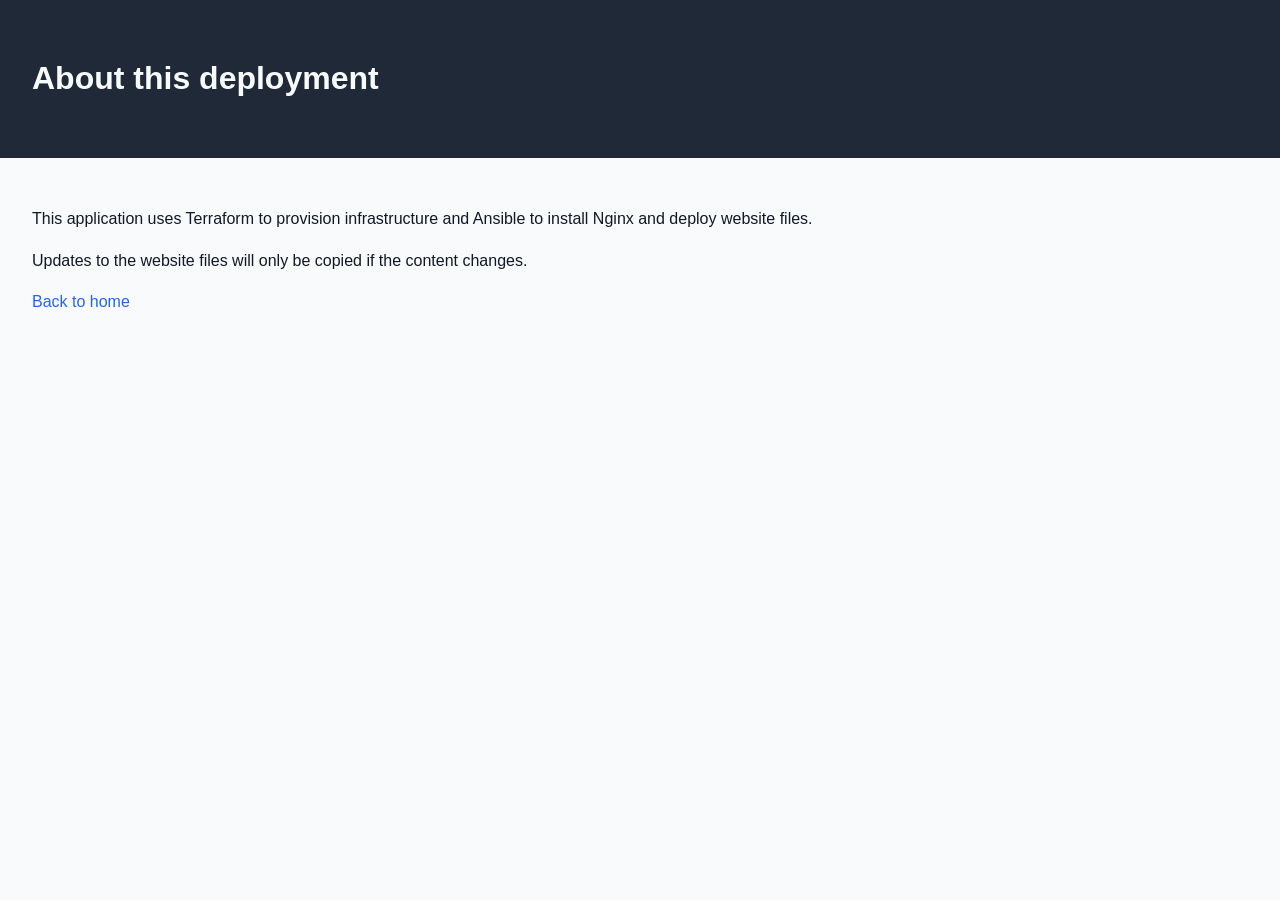
==== web/about.html @ fe7f5793 "Added ansible code to manage Nginx website" ====
<!DOCTYPE html>
<html lang="en">
<head>
  <meta charset="UTF-8" />
  <meta name="viewport" content="width=device-width, initial-scale=1.0" />
  <title>About ACG GHA Web</title>
  <link rel="stylesheet" href="style.css" />
</head>
<body>
  <header>
    <h1>About this deployment</h1>
  </header>
  <main>
    <p>This application uses Terraform to provision infrastructure and Ansible to install Nginx and deploy website files.</p>
    <p>Updates to the website files will only be copied if the content changes.</p>
    <p><a href="index.html">Back to home</a></p>
  </main>
</body>
</html>
---- web/style.css ----
body {
  font-family: Arial, sans-serif;
  line-height: 1.6;
  margin: 0;
  padding: 0;
  background: #f9fafb;
  color: #111827;
}

header {
  background: #1f2937;
  color: #f9fafb;
  padding: 2rem;
}

main {
  padding: 2rem;
}

a {
  color: #2563eb;
  text-decoration: none;
}

a:hover {
  text-decoration: underline;
}
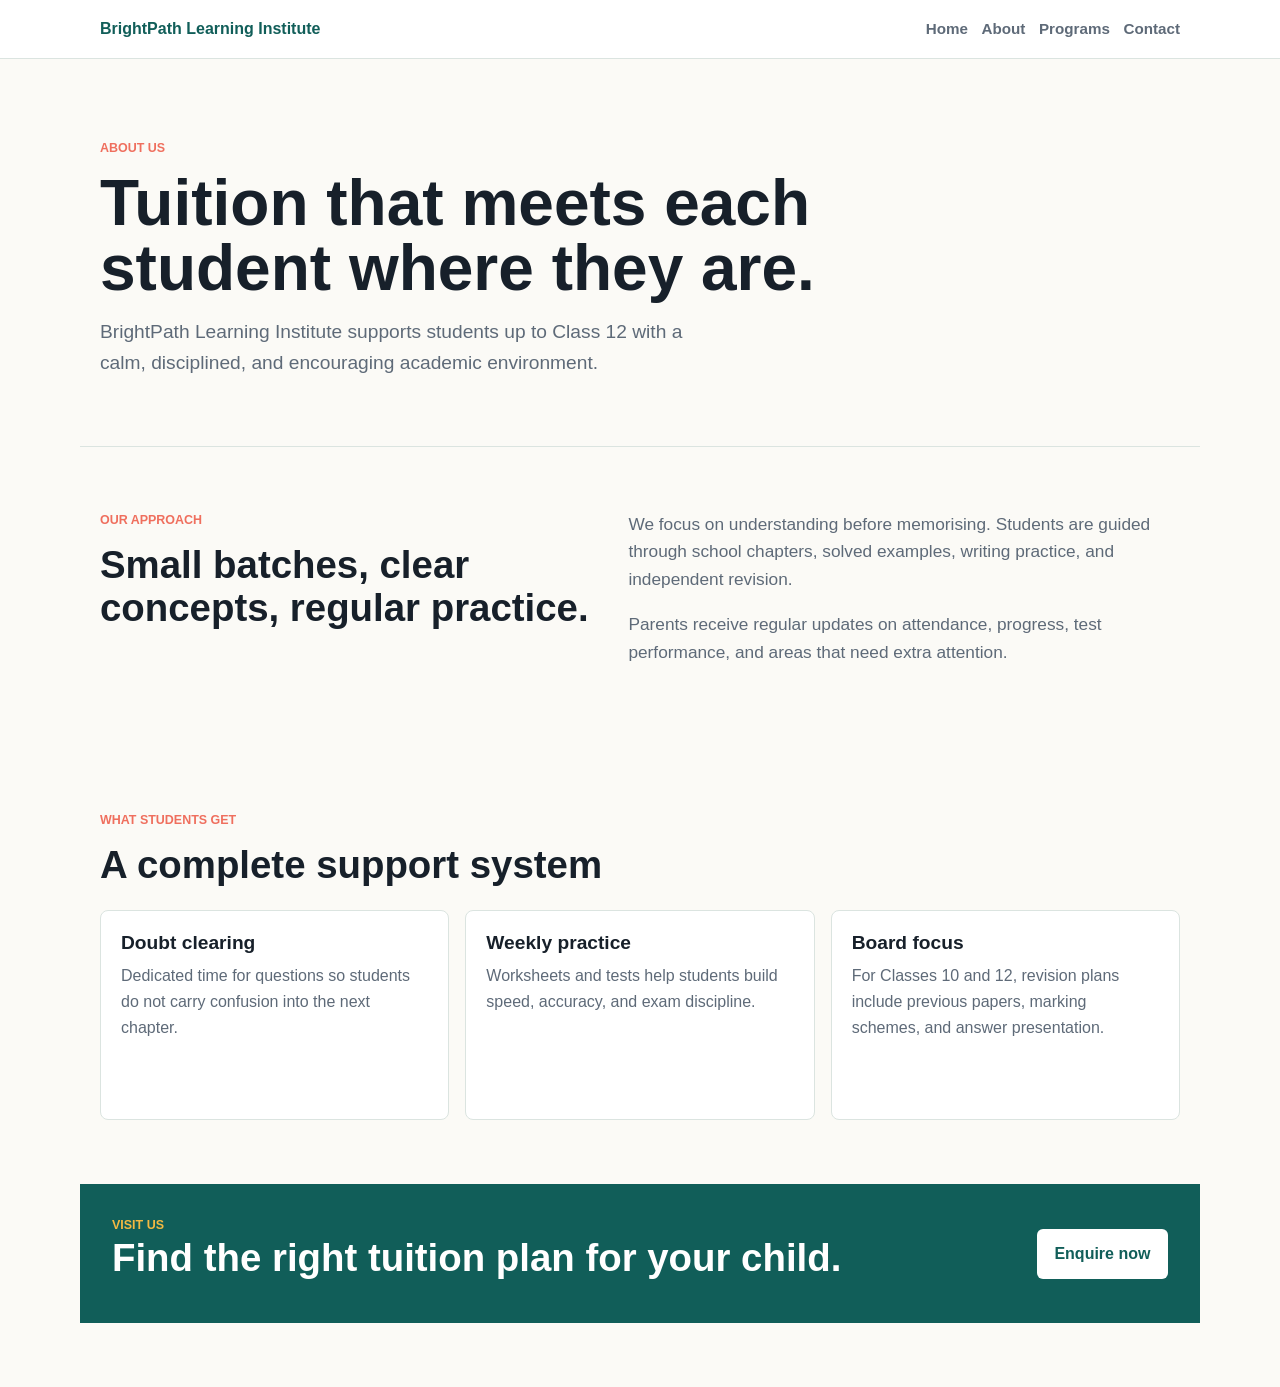
==== commit 555e54fa: "Updated WebPages" ====
--- a/web/about.html
+++ b/web/about.html
@@ -3,17 +3,68 @@
 <head>
   <meta charset="UTF-8" />
   <meta name="viewport" content="width=device-width, initial-scale=1.0" />
-  <title>About ACG GHA Web</title>
+  <title>About BrightPath Learning Institute</title>
   <link rel="stylesheet" href="style.css" />
 </head>
 <body>
-  <header>
-    <h1>About this deployment</h1>
+  <header class="site-header">
+    <nav class="nav-wrap" aria-label="Primary navigation">
+      <a class="brand" href="index.html">BrightPath Learning Institute</a>
+      <div class="nav-links">
+        <a href="index.html">Home</a>
+        <a href="about.html">About</a>
+        <a href="index.html#programs">Programs</a>
+        <a href="index.html#contact">Contact</a>
+      </div>
+    </nav>
   </header>
+
   <main>
-    <p>This application uses Terraform to provision infrastructure and Ansible to install Nginx and deploy website files.</p>
-    <p>Updates to the website files will only be copied if the content changes.</p>
-    <p><a href="index.html">Back to home</a></p>
+    <section class="page-hero">
+      <p class="eyebrow">About us</p>
+      <h1>Tuition that meets each student where they are.</h1>
+      <p class="lead">BrightPath Learning Institute supports students up to Class 12 with a calm, disciplined, and encouraging academic environment.</p>
+    </section>
+
+    <section class="section split">
+      <div>
+        <p class="eyebrow">Our approach</p>
+        <h2>Small batches, clear concepts, regular practice.</h2>
+      </div>
+      <div class="text-stack">
+        <p>We focus on understanding before memorising. Students are guided through school chapters, solved examples, writing practice, and independent revision.</p>
+        <p>Parents receive regular updates on attendance, progress, test performance, and areas that need extra attention.</p>
+      </div>
+    </section>
+
+    <section class="section">
+      <div class="section-heading">
+        <p class="eyebrow">What students get</p>
+        <h2>A complete support system</h2>
+      </div>
+      <div class="feature-grid">
+        <article class="feature-card">
+          <h3>Doubt clearing</h3>
+          <p>Dedicated time for questions so students do not carry confusion into the next chapter.</p>
+        </article>
+        <article class="feature-card">
+          <h3>Weekly practice</h3>
+          <p>Worksheets and tests help students build speed, accuracy, and exam discipline.</p>
+        </article>
+        <article class="feature-card">
+          <h3>Board focus</h3>
+          <p>For Classes 10 and 12, revision plans include previous papers, marking schemes, and answer presentation.</p>
+        </article>
+      </div>
+    </section>
+
+    <section class="contact-band compact">
+      <div>
+        <p class="eyebrow">Visit us</p>
+        <h2>Find the right tuition plan for your child.</h2>
+      </div>
+      <a class="button light" href="index.html#contact">Enquire now</a>
+    </section>
   </main>
 </body>
 </html>
--- a/web/style.css
+++ b/web/style.css
@@ -1,27 +1,349 @@
+:root {
+  --ink: #17202a;
+  --muted: #5e6a78;
+  --paper: #fbfaf6;
+  --surface: #ffffff;
+  --teal: #0f766e;
+  --teal-dark: #115e59;
+  --coral: #ef6f5e;
+  --gold: #f4b942;
+  --line: #dbe4e0;
+}
+
+* {
+  box-sizing: border-box;
+}
+
 body {
-  font-family: Arial, sans-serif;
+  margin: 0;
+  background: var(--paper);
+  color: var(--ink);
+  font-family: Arial, Helvetica, sans-serif;
   line-height: 1.6;
+}
+
+a {
+  color: inherit;
+  text-decoration: none;
+}
+
+.site-header {
+  background: var(--surface);
+  border-bottom: 1px solid var(--line);
+  position: sticky;
+  top: 0;
+  z-index: 10;
+}
+
+.nav-wrap {
+  align-items: center;
+  display: flex;
+  gap: 1rem;
+  justify-content: space-between;
+  margin: 0 auto;
+  max-width: 1120px;
+  padding: 1rem 1.25rem;
+}
+
+.brand {
+  color: var(--teal-dark);
+  font-size: 1rem;
+  font-weight: 800;
+}
+
+.nav-links {
+  display: flex;
+  flex-wrap: wrap;
+  gap: 0.85rem;
+  justify-content: flex-end;
+}
+
+.nav-links a {
+  color: var(--muted);
+  font-size: 0.95rem;
+  font-weight: 700;
+}
+
+.nav-links a:hover {
+  color: var(--teal-dark);
+}
+
+.hero {
+  align-items: center;
+  display: grid;
+  gap: 2rem;
+  grid-template-columns: minmax(0, 1fr) minmax(280px, 0.9fr);
+  margin: 0 auto;
+  max-width: 1120px;
+  min-height: calc(100vh - 74px);
+  padding: 3rem 1.25rem;
+}
+
+.hero-copy {
+  max-width: 620px;
+}
+
+.eyebrow {
+  color: var(--coral);
+  font-size: 0.78rem;
+  font-weight: 800;
+  letter-spacing: 0;
+  margin: 0 0 0.75rem;
+  text-transform: uppercase;
+}
+
+h1,
+h2,
+h3,
+p {
+  margin-top: 0;
+}
+
+h1 {
+  font-size: clamp(2.4rem, 5vw, 4.8rem);
+  line-height: 1.02;
+  margin-bottom: 1rem;
+}
+
+h2 {
+  font-size: clamp(1.8rem, 3vw, 2.8rem);
+  line-height: 1.12;
+  margin-bottom: 0.75rem;
+}
+
+h3 {
+  font-size: 1.2rem;
+  line-height: 1.25;
+  margin-bottom: 0.5rem;
+}
+
+.lead {
+  color: var(--muted);
+  font-size: 1.2rem;
+  max-width: 56ch;
+}
+
+.hero-actions {
+  display: flex;
+  flex-wrap: wrap;
+  gap: 0.8rem;
+  margin-top: 1.8rem;
+}
+
+.button {
+  align-items: center;
+  border-radius: 6px;
+  display: inline-flex;
+  font-weight: 800;
+  justify-content: center;
+  min-height: 46px;
+  padding: 0.75rem 1.1rem;
+}
+
+.button.primary {
+  background: var(--teal);
+  color: #ffffff;
+}
+
+.button.secondary {
+  border: 1px solid var(--teal);
+  color: var(--teal-dark);
+}
+
+.button.light {
+  background: #ffffff;
+  color: var(--teal-dark);
+}
+
+.hero-image {
+  display: block;
+  height: auto;
+  max-width: 100%;
+}
+
+.section {
+  margin: 0 auto;
+  max-width: 1120px;
+  padding: 4rem 1.25rem;
+}
+
+.intro,
+.split {
+  align-items: start;
+  border-top: 1px solid var(--line);
+  display: grid;
+  gap: 2rem;
+  grid-template-columns: minmax(0, 0.9fr) minmax(0, 1fr);
+}
+
+.intro > p,
+.text-stack p {
+  color: var(--muted);
+  font-size: 1.08rem;
+}
+
+.section-heading {
+  margin-bottom: 1.5rem;
+  max-width: 720px;
+}
+
+.program-grid,
+.feature-grid {
+  display: grid;
+  gap: 1rem;
+  grid-template-columns: repeat(4, minmax(0, 1fr));
+}
+
+.feature-grid {
+  grid-template-columns: repeat(3, minmax(0, 1fr));
+}
+
+.program-card,
+.feature-card {
+  background: var(--surface);
+  border: 1px solid var(--line);
+  border-radius: 8px;
+  min-height: 210px;
+  padding: 1.25rem;
+}
+
+.program-card:nth-child(2) {
+  border-top: 4px solid var(--gold);
+}
+
+.program-card:nth-child(3) {
+  border-top: 4px solid var(--coral);
+}
+
+.program-card:nth-child(4) {
+  border-top: 4px solid var(--teal);
+}
+
+.program-level {
+  color: var(--teal-dark);
+  display: block;
+  font-size: 0.82rem;
+  font-weight: 800;
+  margin-bottom: 0.75rem;
+}
+
+.program-card p,
+.feature-card p {
+  color: var(--muted);
+  margin-bottom: 0;
+}
+
+.subjects {
+  border-top: 1px solid var(--line);
+}
+
+.subject-list {
+  display: grid;
+  gap: 0.75rem;
+  grid-template-columns: repeat(4, minmax(0, 1fr));
+  list-style: none;
   margin: 0;
   padding: 0;
-  background: #f9fafb;
-  color: #111827;
-}
-
-header {
-  background: #1f2937;
-  color: #f9fafb;
+}
+
+.subject-list li {
+  background: #eef7f4;
+  border-left: 4px solid var(--teal);
+  border-radius: 6px;
+  font-weight: 800;
+  padding: 0.85rem 1rem;
+}
+
+.contact-band {
+  align-items: center;
+  background: var(--teal-dark);
+  color: #ffffff;
+  display: flex;
+  gap: 2rem;
+  justify-content: space-between;
+  margin: 2rem auto 4rem;
+  max-width: 1120px;
   padding: 2rem;
 }
 
-main {
-  padding: 2rem;
-}
-
-a {
-  color: #2563eb;
-  text-decoration: none;
-}
-
-a:hover {
-  text-decoration: underline;
-}
+.contact-band.compact {
+  margin-top: 0;
+}
+
+.contact-band .eyebrow {
+  color: var(--gold);
+}
+
+.contact-band p {
+  margin-bottom: 0;
+  max-width: 70ch;
+}
+
+.page-hero {
+  margin: 0 auto;
+  max-width: 1120px;
+  padding: 5rem 1.25rem 3rem;
+}
+
+.page-hero h1 {
+  max-width: 880px;
+}
+
+.text-stack {
+  max-width: 680px;
+}
+
+@media (max-width: 900px) {
+  .hero,
+  .intro,
+  .split {
+    grid-template-columns: 1fr;
+  }
+
+  .hero {
+    min-height: auto;
+  }
+
+  .hero-image {
+    max-width: 520px;
+    width: 100%;
+  }
+
+  .program-grid,
+  .feature-grid,
+  .subject-list {
+    grid-template-columns: repeat(2, minmax(0, 1fr));
+  }
+}
+
+@media (max-width: 620px) {
+  .nav-wrap {
+    align-items: flex-start;
+    flex-direction: column;
+  }
+
+  .nav-links {
+    justify-content: flex-start;
+  }
+
+  .hero,
+  .section,
+  .page-hero {
+    padding-left: 1rem;
+    padding-right: 1rem;
+  }
+
+  .program-grid,
+  .feature-grid,
+  .subject-list {
+    grid-template-columns: 1fr;
+  }
+
+  .contact-band {
+    align-items: flex-start;
+    flex-direction: column;
+    margin-left: 1rem;
+    margin-right: 1rem;
+    padding: 1.5rem;
+  }
+}
